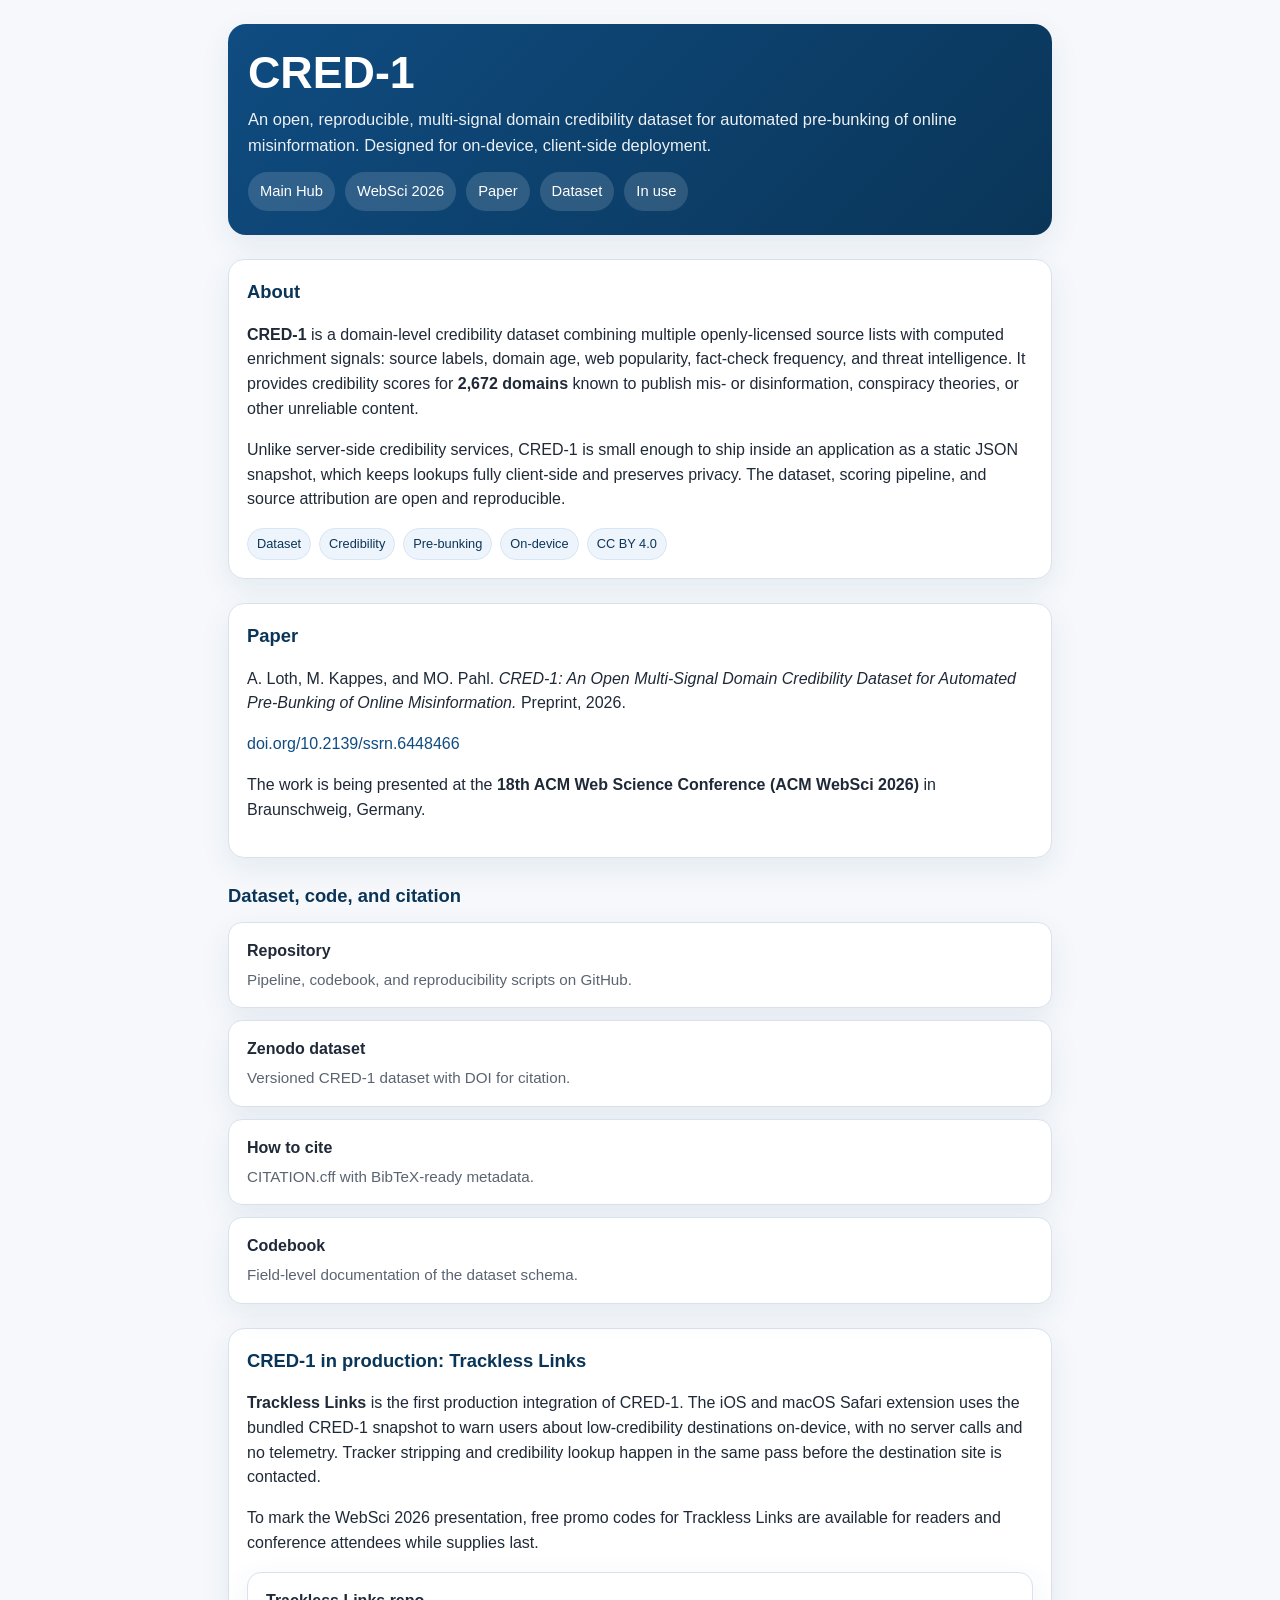
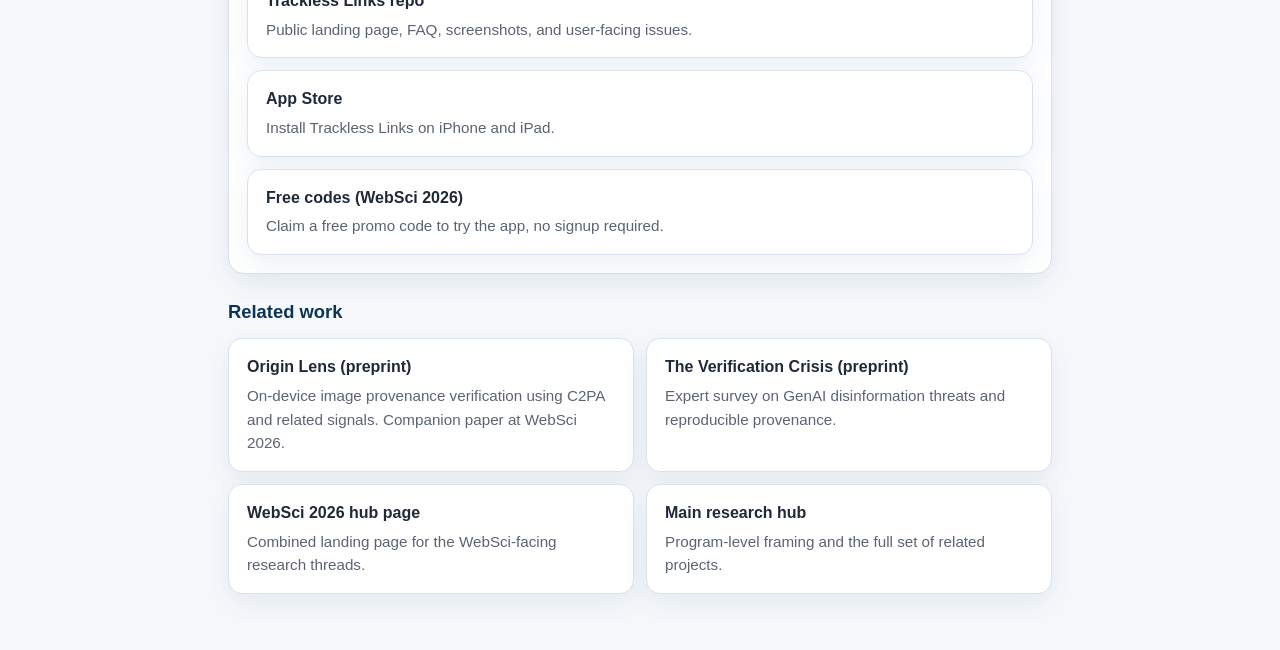
==== docs/cred-1/index.html @ 361b3487 "docs: add CRED-1 landing page and cross-link from hub and WebSci 2026 New /cred-1/ page presents the" ====
<!doctype html>
<html lang="en">
<head>
  <meta charset="utf-8" />
  <meta name="viewport" content="width=device-width, initial-scale=1" />
  <title>CRED-1 · Agentic AI &amp; Information Integrity</title>
  <meta name="description" content="CRED-1: open multi-signal domain credibility dataset for automated pre-bunking of online misinformation. Paper, dataset, code, and production integrations." />
  <link rel="stylesheet" href="../assets/styles.css" />
</head>
<body>
  <div class="wrap">
    <div class="hero">
      <h1>CRED-1</h1>
      <p>An open, reproducible, multi-signal domain credibility dataset for automated pre-bunking of online misinformation. Designed for on-device, client-side deployment.</p>
      <div class="nav">
        <a href="../">Main Hub</a>
        <a href="../websci2026/">WebSci 2026</a>
        <a href="#paper">Paper</a>
        <a href="#dataset">Dataset</a>
        <a href="#use">In use</a>
      </div>
    </div>

    <div class="section card">
      <h2>About</h2>
      <p>
        <strong>CRED-1</strong> is a domain-level credibility dataset combining multiple openly-licensed source lists with computed enrichment signals: source labels, domain age, web popularity, fact-check frequency, and threat intelligence.
        It provides credibility scores for <strong>2,672 domains</strong> known to publish mis- or disinformation, conspiracy theories, or other unreliable content.
      </p>
      <p>
        Unlike server-side credibility services, CRED-1 is small enough to ship inside an application as a static JSON snapshot, which keeps lookups fully client-side and preserves privacy. The dataset, scoring pipeline, and source attribution are open and reproducible.
      </p>
      <div class="badges">
        <span class="badge">Dataset</span>
        <span class="badge">Credibility</span>
        <span class="badge">Pre-bunking</span>
        <span class="badge">On-device</span>
        <span class="badge">CC BY 4.0</span>
      </div>
    </div>

    <div class="section card" id="paper">
      <h2>Paper</h2>
      <p>
        A. Loth, M. Kappes, and MO. Pahl. <em>CRED-1: An Open Multi-Signal Domain Credibility Dataset for Automated Pre-Bunking of Online Misinformation.</em> Preprint, 2026.
      </p>
      <p>
        <a href="https://doi.org/10.2139/ssrn.6448466">doi.org/10.2139/ssrn.6448466</a>
      </p>
      <p>
        The work is being presented at the <strong>18th ACM Web Science Conference (ACM WebSci 2026)</strong> in Braunschweig, Germany.
      </p>
    </div>

    <div class="section" id="dataset">
      <h2>Dataset, code, and citation</h2>
      <div class="linkgrid">
        <a class="linkcard" href="https://github.com/aloth/cred-1">
          <strong>Repository</strong>
          <span>Pipeline, codebook, and reproducibility scripts on GitHub.</span>
        </a>
        <a class="linkcard" href="https://doi.org/10.5281/zenodo.18769460">
          <strong>Zenodo dataset</strong>
          <span>Versioned CRED-1 dataset with DOI for citation.</span>
        </a>
        <a class="linkcard" href="https://github.com/aloth/cred-1/blob/main/CITATION.cff">
          <strong>How to cite</strong>
          <span>CITATION.cff with BibTeX-ready metadata.</span>
        </a>
        <a class="linkcard" href="https://github.com/aloth/cred-1/blob/main/CODEBOOK.md">
          <strong>Codebook</strong>
          <span>Field-level documentation of the dataset schema.</span>
        </a>
      </div>
    </div>

    <div class="section card" id="use">
      <h2>CRED-1 in production: Trackless Links</h2>
      <p>
        <strong>Trackless Links</strong> is the first production integration of CRED-1. The iOS and macOS Safari extension uses the bundled CRED-1 snapshot to warn users about low-credibility destinations on-device, with no server calls and no telemetry. Tracker stripping and credibility lookup happen in the same pass before the destination site is contacted.
      </p>
      <p>
        To mark the WebSci 2026 presentation, free promo codes for Trackless Links are available for readers and conference attendees while supplies last.
      </p>
      <div class="linkgrid">
        <a class="linkcard" href="https://github.com/aloth/trackless-links">
          <strong>Trackless Links repo</strong>
          <span>Public landing page, FAQ, screenshots, and user-facing issues.</span>
        </a>
        <a class="linkcard" href="https://apps.apple.com/us/app/trackless-links-extension/id6749830894?platform=iphone">
          <strong>App Store</strong>
          <span>Install Trackless Links on iPhone and iPad.</span>
        </a>
        <a class="linkcard" href="https://gutscheinhub.de/ratgeber/trackless-links-cred-1-acm-websci-2026">
          <strong>Free codes (WebSci 2026)</strong>
          <span>Claim a free promo code to try the app, no signup required.</span>
        </a>
      </div>
    </div>

    <div class="section">
      <h2>Related work</h2>
      <div class="linkgrid two">
        <a class="linkcard" href="https://arxiv.org/abs/2602.03423">
          <strong>Origin Lens (preprint)</strong>
          <span>On-device image provenance verification using C2PA and related signals. Companion paper at WebSci 2026.</span>
        </a>
        <a class="linkcard" href="https://arxiv.org/abs/2602.02100">
          <strong>The Verification Crisis (preprint)</strong>
          <span>Expert survey on GenAI disinformation threats and reproducible provenance.</span>
        </a>
        <a class="linkcard" href="../websci2026/">
          <strong>WebSci 2026 hub page</strong>
          <span>Combined landing page for the WebSci-facing research threads.</span>
        </a>
        <a class="linkcard" href="../">
          <strong>Main research hub</strong>
          <span>Program-level framing and the full set of related projects.</span>
        </a>
      </div>
    </div>

  </div>
</body>
</html>
---- docs/assets/styles.css ----
:root {
  --bg: #f6f8fb;
  --card: #ffffff;
  --text: #1f2937;
  --muted: #5b6472;
  --primary: #0f4c81;
  --primary-dark: #0a3558;
  --accent: #6f42c1;
  --border: #d9e2ec;
  --shadow: 0 10px 30px rgba(15, 76, 129, 0.08);
  --max: 860px;
}

* { box-sizing: border-box; }
html, body { margin: 0; padding: 0; }
body {
  font-family: -apple-system, BlinkMacSystemFont, "Segoe UI", Roboto, Inter, Helvetica, Arial, sans-serif;
  background: var(--bg);
  color: var(--text);
  line-height: 1.55;
}

a { color: var(--primary); text-decoration: none; }
a:hover { text-decoration: underline; }

.wrap {
  max-width: var(--max);
  margin: 0 auto;
  padding: 24px 18px 56px;
}

.hero {
  background: linear-gradient(135deg, var(--primary), var(--primary-dark));
  color: white;
  border-radius: 18px;
  padding: 24px 20px;
  box-shadow: var(--shadow);
}

.hero h1 {
  margin: 0 0 10px;
  font-size: clamp(1.9rem, 4vw, 2.8rem);
  line-height: 1.1;
}

.hero p {
  margin: 0;
  font-size: 1.03rem;
  color: rgba(255,255,255,0.92);
}

.section {
  margin-top: 24px;
}

.section h2 {
  margin: 0 0 12px;
  font-size: 1.15rem;
  color: var(--primary-dark);
}

.card {
  background: var(--card);
  border: 1px solid var(--border);
  border-radius: 16px;
  padding: 18px;
  box-shadow: var(--shadow);
}

.grid {
  display: grid;
  grid-template-columns: 1fr;
  gap: 14px;
}

.linkgrid {
  display: grid;
  grid-template-columns: 1fr;
  gap: 12px;
}

.linkcard {
  display: block;
  background: white;
  border: 1px solid var(--border);
  border-radius: 14px;
  padding: 16px 18px;
  box-shadow: var(--shadow);
  color: var(--text);
}

.linkcard strong {
  display: block;
  font-size: 1rem;
  margin-bottom: 4px;
}

.linkcard span {
  display: block;
  color: var(--muted);
  font-size: 0.95rem;
}

.project {
  background: white;
  border: 1px solid var(--border);
  border-radius: 14px;
  padding: 16px;
}

.project h3 {
  margin: 0 0 8px;
  font-size: 1.02rem;
}

.project p {
  margin: 0 0 10px;
  color: var(--muted);
}

.badges {
  display: flex;
  flex-wrap: wrap;
  gap: 8px;
}

.badge {
  font-size: 0.8rem;
  padding: 5px 9px;
  border-radius: 999px;
  background: #eef4fb;
  color: var(--primary-dark);
  border: 1px solid #d7e6f6;
}

.nav {
  display: flex;
  flex-wrap: wrap;
  gap: 10px;
  margin-top: 14px;
}

.nav a {
  color: white;
  background: rgba(255,255,255,0.14);
  padding: 8px 12px;
  border-radius: 999px;
  font-size: 0.92rem;
}

.foot {
  margin-top: 28px;
  color: var(--muted);
  font-size: 0.93rem;
}

@media (min-width: 780px) {
  .grid.two { grid-template-columns: 1fr 1fr; }
  .linkgrid.two { grid-template-columns: 1fr 1fr; }
}
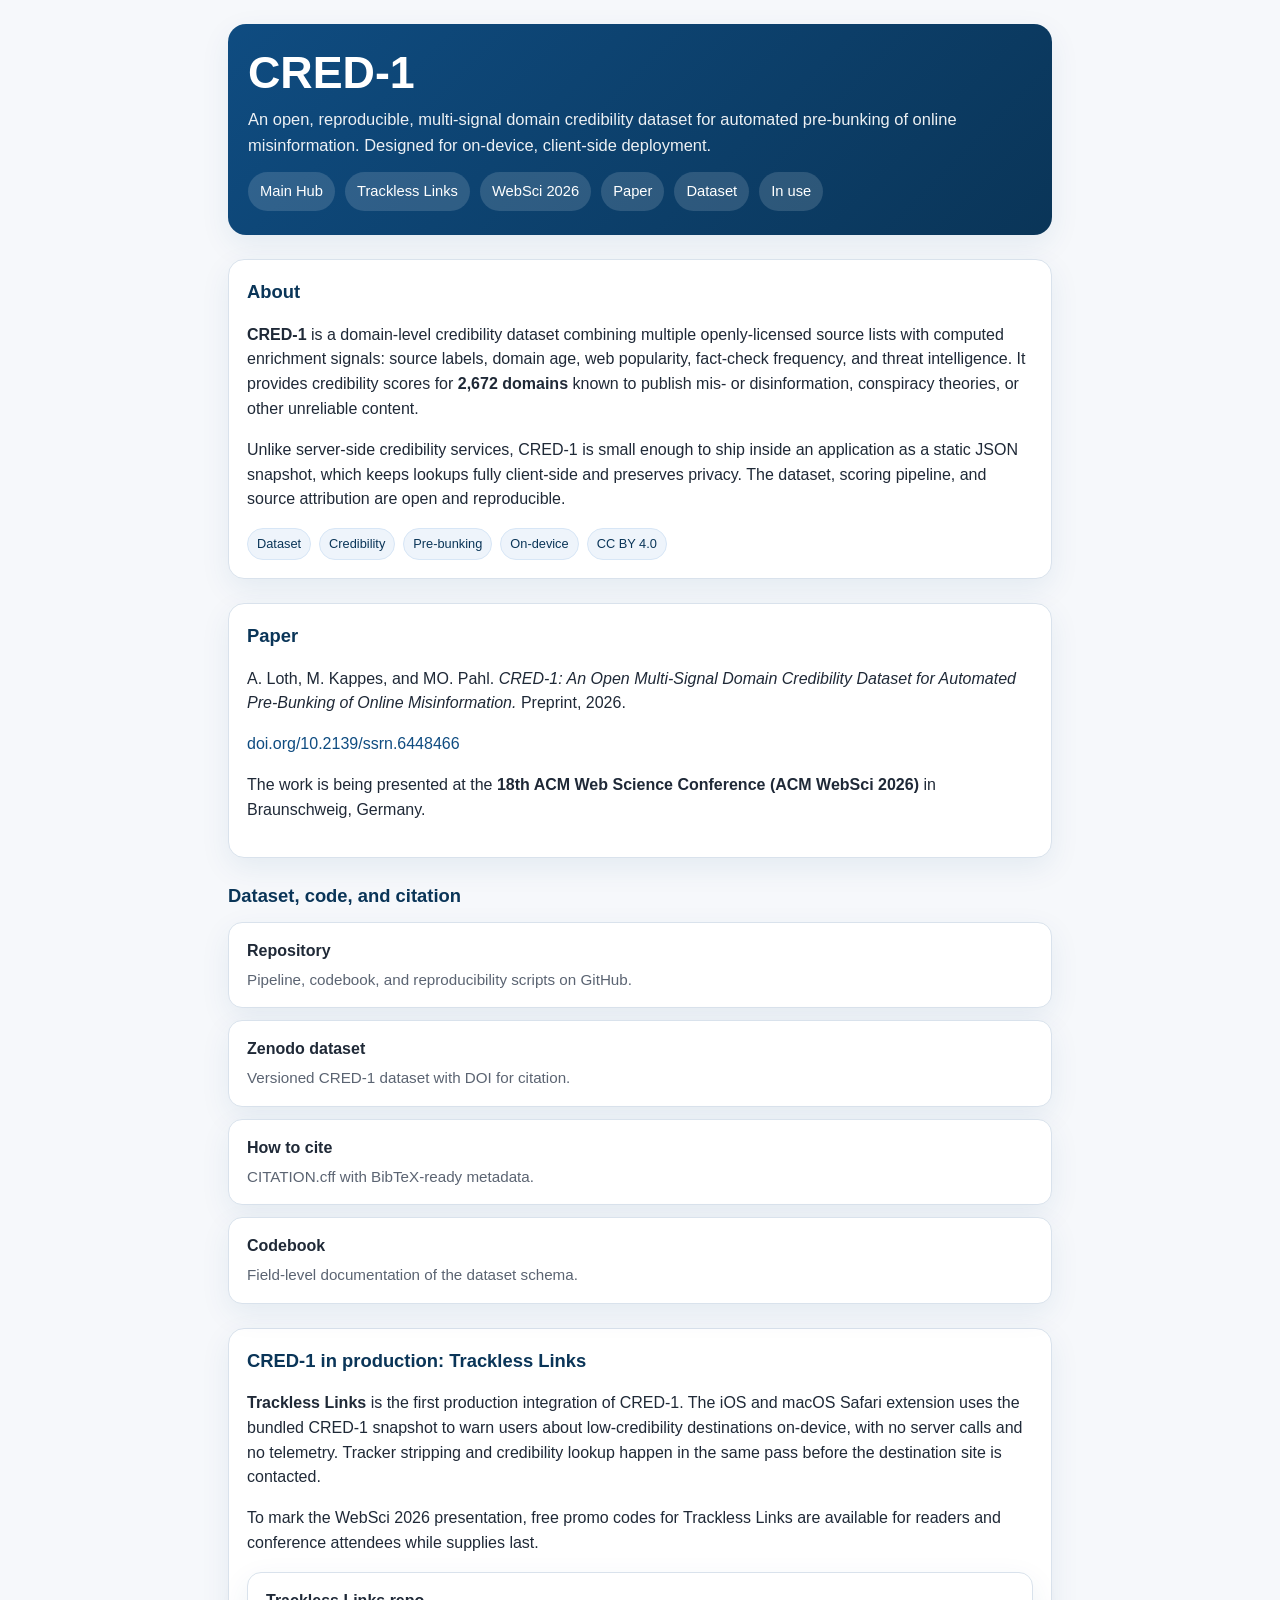
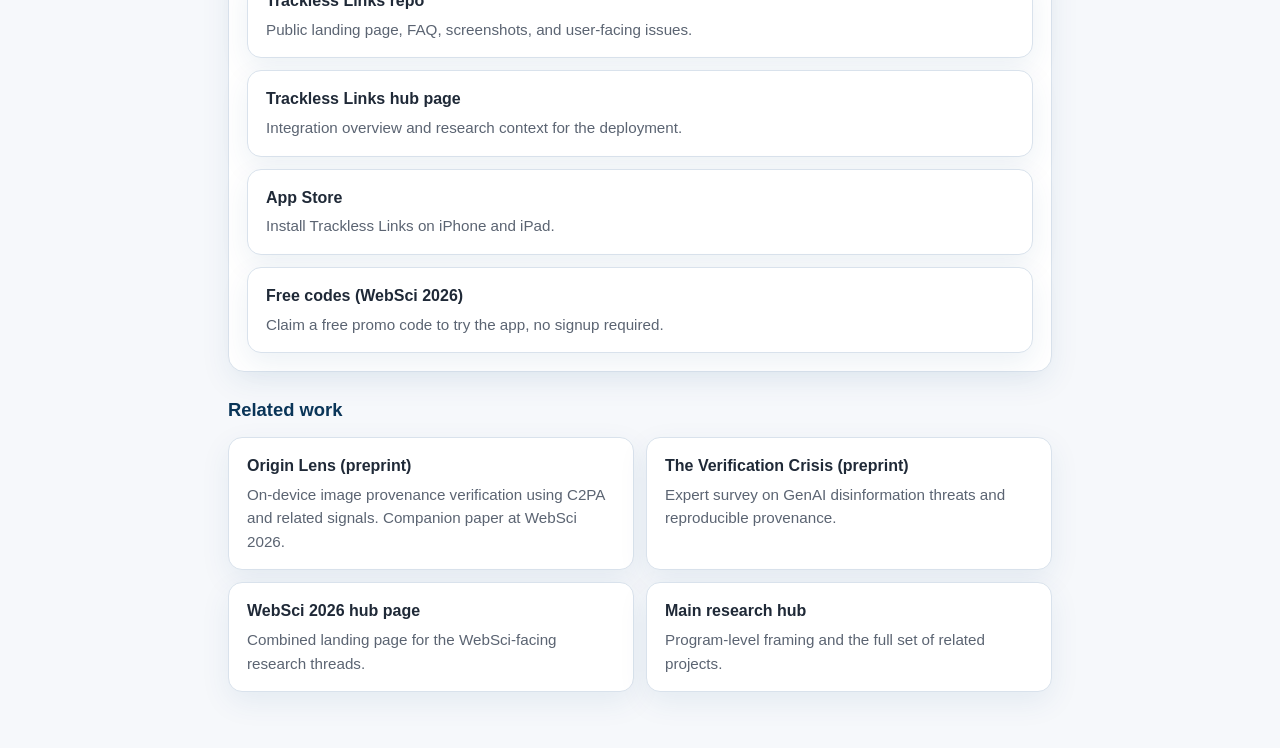
==== commit 1f9c992a: "docs: add Trackless Links landing page; cross-link from hub and CRED-1 New /trackless-links/ page po" ====
--- a/docs/cred-1/index.html
+++ b/docs/cred-1/index.html
@@ -14,6 +14,7 @@
       <p>An open, reproducible, multi-signal domain credibility dataset for automated pre-bunking of online misinformation. Designed for on-device, client-side deployment.</p>
       <div class="nav">
         <a href="../">Main Hub</a>
+        <a href="../trackless-links/">Trackless Links</a>
         <a href="../websci2026/">WebSci 2026</a>
         <a href="#paper">Paper</a>
         <a href="#dataset">Dataset</a>
@@ -87,6 +88,10 @@
           <strong>Trackless Links repo</strong>
           <span>Public landing page, FAQ, screenshots, and user-facing issues.</span>
         </a>
+        <a class="linkcard" href="../trackless-links/">
+          <strong>Trackless Links hub page</strong>
+          <span>Integration overview and research context for the deployment.</span>
+        </a>
         <a class="linkcard" href="https://apps.apple.com/us/app/trackless-links-extension/id6749830894?platform=iphone">
           <strong>App Store</strong>
           <span>Install Trackless Links on iPhone and iPad.</span>
